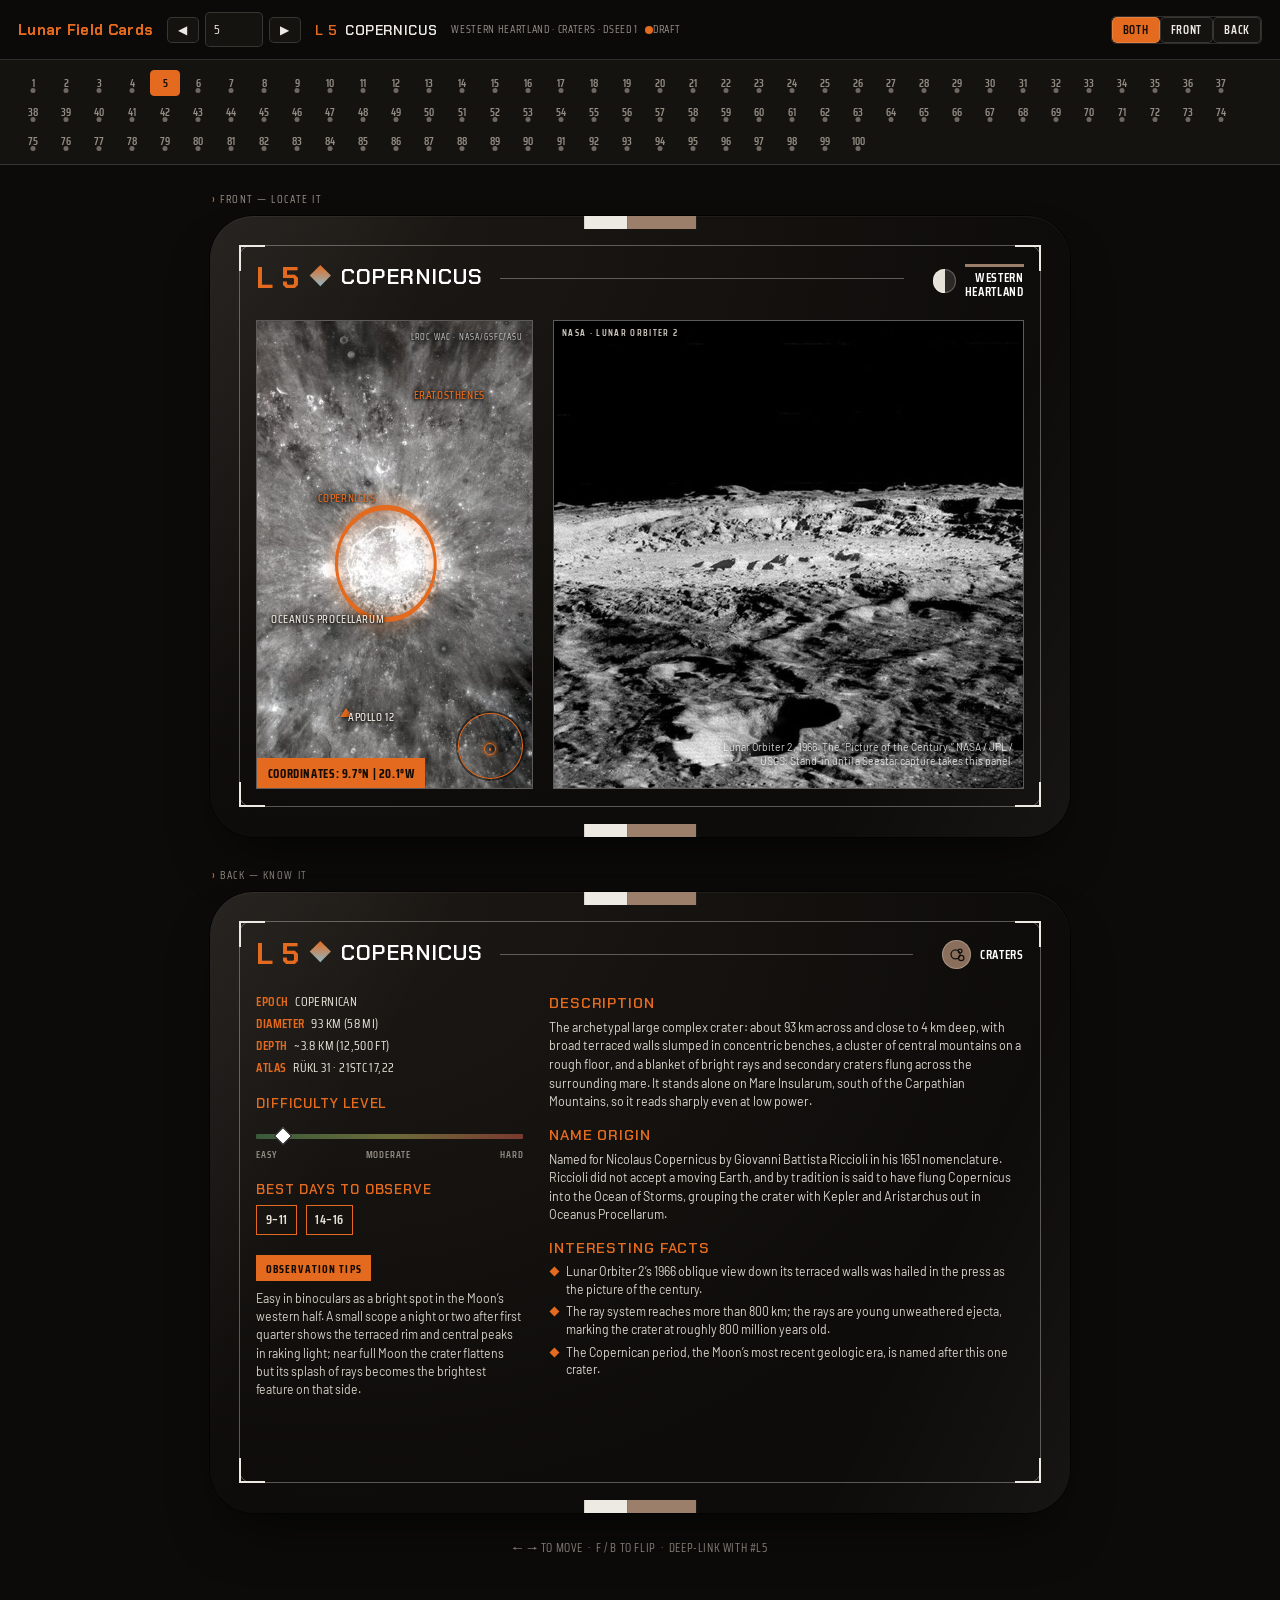
==== index.html @ 2ed1e2aa "Initial commit: scaffold, data schema, render template Lunar Field Cards -- a private THG deck of 10" ====
<!doctype html>
<html lang="en">
<head>
<meta charset="utf-8">
<meta name="viewport" content="width=device-width, initial-scale=1">
<title>Lunar Field Cards — deck preview</title>
<link rel="stylesheet" href="css/card.css">
<style>
  :root{
    --bg:#0c0b0a; --panel:#151310; --ink:#ede9e3; --muted:#928c83;
    --accent:#e36a1e; --line:rgba(237,233,227,.16);
  }
  *{box-sizing:border-box}
  html,body{margin:0}
  body{
    background:var(--bg); color:var(--ink);
    font-family:"Barlow",system-ui,-apple-system,"Segoe UI",sans-serif;
    -webkit-font-smoothing:antialiased;
  }

  header.bar{
    position:sticky; top:0; z-index:10;
    display:flex; flex-wrap:wrap; align-items:center; gap:14px;
    padding:12px 18px; background:rgba(12,11,10,.94);
    border-bottom:1px solid var(--line); backdrop-filter:blur(6px);
  }
  .bar .brand{
    font-family:"Chakra Petch",system-ui,sans-serif; font-weight:700;
    letter-spacing:.02em; font-size:15px; color:var(--accent); white-space:nowrap;
  }
  .bar .nav{display:flex; align-items:center; gap:6px}
  .bar button, .bar .toggle b{
    font-family:"Saira Condensed",system-ui,sans-serif; font-weight:600;
    text-transform:uppercase; letter-spacing:.06em; font-size:12px;
    color:var(--ink); background:var(--panel); border:1px solid var(--line);
    padding:6px 10px; border-radius:5px; cursor:pointer; line-height:1;
  }
  .bar button:hover{border-color:var(--accent)}
  .bar input[type=number]{
    width:58px; background:var(--panel); border:1px solid var(--line); color:var(--ink);
    font-family:"Saira Condensed",system-ui,sans-serif; font-size:13px;
    padding:6px 8px; border-radius:5px;
  }
  .bar .title{
    font-family:"Chakra Petch",system-ui,sans-serif; font-weight:600;
    text-transform:uppercase; letter-spacing:.03em; font-size:14px;
  }
  .bar .title .l{color:var(--accent); margin-right:8px}
  .bar .meta{
    font-family:"Saira Condensed",system-ui,sans-serif; text-transform:uppercase;
    letter-spacing:.06em; font-size:11px; color:var(--muted);
  }
  .bar .spacer{flex:1}
  .toggle{display:flex; gap:0; border:1px solid var(--line); border-radius:5px; overflow:hidden}
  .toggle b{border:0; border-radius:0}
  .toggle b.on{background:var(--accent); color:#160b03}

  .status-dot{display:inline-block; width:8px; height:8px; border-radius:50%; margin-left:7px; vertical-align:middle}
  .st-stub{background:#6f6862}
  .st-draft{background:var(--accent)}
  .st-review{background:#8fb7c4}
  .st-final{background:#5a8a5a}

  .chips{
    display:flex; flex-wrap:wrap; gap:3px; padding:10px 18px; border-bottom:1px solid var(--line);
    background:var(--panel);
  }
  .chips button{
    font-family:"Saira Condensed",system-ui,sans-serif; font-size:11px; font-weight:600;
    width:30px; height:26px; padding:0; color:var(--muted);
    background:transparent; border:1px solid transparent; border-radius:4px; cursor:pointer;
    position:relative;
  }
  .chips button:hover{color:var(--ink); border-color:var(--line)}
  .chips button.on{color:#160b03; background:var(--accent); border-color:var(--accent)}
  .chips button i{
    position:absolute; left:50%; bottom:2px; transform:translateX(-50%);
    width:5px; height:5px; border-radius:50%;
  }

  main{padding:26px 18px 60px}
  .stage{display:flex; flex-wrap:wrap; gap:30px; justify-content:center; align-items:flex-start}
  .slot{flex:1 1 640px; max-width:860px; min-width:320px}
  .slot .cap{
    font-family:"Saira Condensed",system-ui,sans-serif; text-transform:uppercase;
    letter-spacing:.14em; font-size:11px; color:var(--muted); margin:0 0 8px 2px;
  }
  .slot .cap b{color:var(--accent); font-weight:600}
  .hint{
    text-align:center; color:var(--muted); font-size:12px; margin-top:26px;
    font-family:"Saira Condensed",system-ui,sans-serif; letter-spacing:.05em; text-transform:uppercase;
  }
  @media (max-width:720px){ .bar .brand{width:100%} }
</style>
</head>
<body>

<header class="bar">
  <span class="brand">Lunar Field Cards</span>
  <div class="nav">
    <button id="prev" aria-label="Previous card">◀</button>
    <input type="number" id="jump" min="1" max="100" value="5">
    <button id="next" aria-label="Next card">▶</button>
  </div>
  <span class="title"><span class="l" id="tl">L 5</span><span id="tn">Copernicus</span></span>
  <span class="meta" id="tm"></span>
  <span class="spacer"></span>
  <div class="toggle" id="view">
    <b data-v="both" class="on">Both</b>
    <b data-v="front">Front</b>
    <b data-v="back">Back</b>
  </div>
</header>

<div class="chips" id="chips"></div>

<main>
  <div class="stage" id="stage"></div>
  <p class="hint">← → to move &nbsp;·&nbsp; F / B to flip &nbsp;·&nbsp; deep-link with #L5</p>
</main>

<script src="data/lunar100.js"></script>
<script src="data/cards.js"></script>
<script src="js/card.js"></script>
<script>
(function () {
  "use strict";
  var IDS = LFC.ids();
  var stage = document.getElementById("stage");
  var chips = document.getElementById("chips");
  var jump = document.getElementById("jump");
  var view = "both";
  var idx = 4; // L5

  // build the L-number chip strip
  IDS.forEach(function (id, i) {
    var g = LFC.get(id);
    var b = document.createElement("button");
    b.textContent = g.spine[0];
    b.title = g.spine[3];
    var dot = document.createElement("i");
    dot.className = "st-" + (g.card.status || "stub");
    b.appendChild(dot);
    b.addEventListener("click", function () { idx = i; render(); });
    chips.appendChild(b);
  });

  function render() {
    if (idx < 0) idx = IDS.length - 1;
    if (idx >= IDS.length) idx = 0;
    var id = IDS[idx];
    var g = LFC.get(id);
    var zoneName = LFC.ZONE_LABEL[g.card.zone] ? LFC.ZONE_LABEL[g.card.zone].join(" ") : "no zone";
    var catName = LFC.CAT_LABEL[g.card.cat] || g.card.cat;

    document.getElementById("tl").textContent = "L " + g.spine[0];
    document.getElementById("tn").textContent = g.spine[3];
    document.getElementById("tm").innerHTML = zoneName + " · " + catName +
      ' · dSeed ' + g.card.dSeed +
      '<span class="status-dot st-' + (g.card.status || "stub") + '"></span>' + (g.card.status || "stub");
    jump.value = g.spine[0];
    location.hash = id;

    Array.prototype.forEach.call(chips.children, function (c, i) {
      c.classList.toggle("on", i === idx);
    });

    var slots = [];
    if (view === "both" || view === "front")
      slots.push('<div class="slot"><p class="cap"><b>&rsaquo;</b> Front — locate it</p>' + LFC.renderFront(id) + '</div>');
    if (view === "both" || view === "back")
      slots.push('<div class="slot"><p class="cap"><b>&rsaquo;</b> Back — know it</p>' + LFC.renderBack(id) + '</div>');
    stage.innerHTML = slots.join("");
  }

  document.getElementById("prev").addEventListener("click", function () { idx--; render(); });
  document.getElementById("next").addEventListener("click", function () { idx++; render(); });
  jump.addEventListener("change", function () {
    var n = parseInt(jump.value, 10);
    if (n >= 1 && n <= IDS.length) { idx = n - 1; render(); }
  });
  document.getElementById("view").addEventListener("click", function (e) {
    var b = e.target.closest("b[data-v]"); if (!b) return;
    view = b.dataset.v;
    Array.prototype.forEach.call(this.children, function (c) { c.classList.toggle("on", c === b); });
    render();
  });
  window.addEventListener("keydown", function (e) {
    if (e.target.tagName === "INPUT") return;
    if (e.key === "ArrowLeft") { idx--; render(); }
    else if (e.key === "ArrowRight") { idx++; render(); }
    else if (e.key.toLowerCase() === "f") { view = "front"; syncToggle(); render(); }
    else if (e.key.toLowerCase() === "b") { view = "back"; syncToggle(); render(); }
    else if (e.key.toLowerCase() === "d") { view = "both"; syncToggle(); render(); }
  });
  function syncToggle() {
    Array.prototype.forEach.call(document.getElementById("view").children, function (c) {
      c.classList.toggle("on", c.dataset.v === view);
    });
  }

  var h = (location.hash || "").replace("#", "").toUpperCase();
  var hi = IDS.indexOf(h);
  if (hi >= 0) idx = hi;
  render();
})();
</script>
</body>
</html>
---- css/card.css ----
/* ============================================================
   Lunar Field Cards — card system
   Extracted from design/mockup-copernicus.html (approved 2026-09-01).
   One landscape card, front + back, modelled on the Cosmic Shards
   "Stargazing Cards: The Moon" layout. Self-scaling: every internal
   size is in cqw (1% of the card's own width), so a .lfc-card renders
   correctly at any width. Print target = 6.1 x 4.4 in (+ bleed).
   ============================================================ */

@import url("../fonts/fonts.css");

:root{
  --lfc-ground:#0c0b0a;
  --lfc-panel:#151310;
  --lfc-accent:#e36a1e;
  --lfc-ink:#ede9e3;
  --lfc-muted:#928c83;
  --lfc-line:rgba(237,233,227,.16);
  --lfc-line-strong:rgba(237,233,227,.34);

  /* four lunar zones (colour-coded, from the reference deck) */
  --lfc-zone-er:#6d8299;   /* Eastern Rim */
  --lfc-zone-eh:#8b8f98;   /* Eastern Heartland */
  --lfc-zone-wh:#9c7f6a;   /* Western Heartland */
  --lfc-zone-wr:#6f6862;   /* Western Rim */

  /* seven feature categories */
  --lfc-cat-maria:#5f6f82;
  --lfc-cat-crater:#8a6f5c;
  --lfc-cat-valley:#7f8c6b;
  --lfc-cat-special:#6b8c8a;
  --lfc-cat-ridge:#87827b;
  --lfc-cat-mtn:#9a8b63;
  --lfc-cat-volc:#a05c4e;

  --lfc-display:"Chakra Petch","Saira Condensed",system-ui,sans-serif;
  --lfc-cond:"Saira Condensed","Chakra Petch",system-ui,sans-serif;
  --lfc-body:"Barlow",system-ui,-apple-system,"Segoe UI",sans-serif;
}

/* ---------- card shell ---------- */
.lfc-card{
  --zone:var(--lfc-zone-wh);
  --cat:var(--lfc-cat-crater);
  container-type:inline-size;
  position:relative;
  width:100%;
  aspect-ratio:920 / 664;
  background:radial-gradient(120% 140% at 15% 0%, #1c1915, #0e0c0a 70%);
  border-radius:3.4cqw;
  overflow:hidden;
  box-shadow:0 1px 0 rgba(255,255,255,.05) inset,
             0 30px 60px -25px rgba(0,0,0,.8),
             0 0 0 1px rgba(0,0,0,.6);
  color:var(--lfc-ink);
}
.lfc-card::after{
  content:"";position:absolute;inset:0;pointer-events:none;
  background:linear-gradient(115deg,rgba(255,255,255,.06),transparent 22%,transparent 78%,rgba(255,255,255,.04));
}

/* zone bleed tabs, top & bottom edge */
.lfc-bleed{position:absolute;left:50%;transform:translateX(-50%);display:flex;height:1.5cqw;z-index:4}
.lfc-bleed.top{top:0}
.lfc-bleed.bot{bottom:0}
.lfc-bleed i{display:block;height:100%}
.lfc-bleed .w{width:5cqw;background:var(--lfc-ink)}
.lfc-bleed .z{width:8cqw;background:var(--zone)}

/* tech frame with corner ticks */
.lfc-frame{position:absolute;inset:3.4cqw;border:1px solid var(--lfc-line-strong);
  border-radius:1.4cqw;pointer-events:none;z-index:3}
.lfc-frame i{position:absolute;width:3cqw;height:3cqw;border:0 solid var(--lfc-ink)}
.lfc-frame .tl{top:-1px;left:-1px;border-top-width:2px;border-left-width:2px}
.lfc-frame .tr{top:-1px;right:-1px;border-top-width:2px;border-right-width:2px}
.lfc-frame .bl{bottom:-1px;left:-1px;border-bottom-width:2px;border-left-width:2px}
.lfc-frame .br{bottom:-1px;right:-1px;border-bottom-width:2px;border-right-width:2px}

.lfc-face{position:absolute;inset:0;padding:5.6cqw 5.4cqw;display:flex;flex-direction:column;z-index:2}

/* ---------- shared header row ---------- */
.lfc-hd{display:flex;align-items:flex-start;gap:1.6cqw}
.lfc-hd .lu{font-family:var(--lfc-display);font-weight:700;font-size:3.5cqw;line-height:.9;
  color:var(--lfc-accent);letter-spacing:.01em;white-space:nowrap}
.lfc-hd .gem{width:1.7cqw;height:1.7cqw;margin-top:.5cqw;flex:0 0 auto;
  background:linear-gradient(135deg,var(--lfc-accent),#8fb7c4);transform:rotate(45deg)}
.lfc-hd .nm{font-family:var(--lfc-display);font-weight:600;font-size:2.55cqw;line-height:.95;
  text-transform:uppercase;letter-spacing:.02em;color:#fff;padding-top:.35cqw}
.lfc-hd .nm .alt{display:inline-block;font-family:var(--lfc-cond);font-weight:500;font-size:1.7cqw;
  letter-spacing:.08em;color:var(--lfc-accent);margin-left:.8cqw}
.lfc-hd .rule{flex:1;height:1px;background:var(--lfc-line-strong);margin:1.6cqw .4cqw 0}

.lfc-zone,.lfc-cat{flex:0 0 auto;display:flex;align-items:center;gap:1cqw;padding-left:1.4cqw}
.lfc-zone .phase{width:2.7cqw;height:2.7cqw;border-radius:50%;flex:0 0 auto;
  background:linear-gradient(90deg,#e7e2d8 0 52%,#2b2926 52% 100%);
  box-shadow:0 0 0 1px rgba(255,255,255,.25) inset}
.lfc-zone .zt,.lfc-cat .ct{font-family:var(--lfc-cond);font-weight:600;font-size:1.5cqw;line-height:1.02;
  text-transform:uppercase;letter-spacing:.05em;text-align:right;color:#fff}
.lfc-zone .zt::before{content:"";display:block;height:.35cqw;width:100%;background:var(--zone);margin-bottom:.5cqw}
.lfc-cat .badge{width:3.4cqw;height:3.4cqw;border-radius:50%;background:var(--cat);flex:0 0 auto;
  display:flex;align-items:center;justify-content:center;box-shadow:0 0 0 1px rgba(255,255,255,.25) inset}
.lfc-cat .badge svg{width:62%;height:62%;stroke:#12100e;fill:none;stroke-width:1.7}

/* ---------- FRONT ---------- */
.lfc-front-body{flex:1;min-height:0;display:grid;grid-template-columns:37fr 63fr;gap:2.4cqw;margin-top:2.6cqw}
.lfc-pane{position:relative;border:1px solid var(--lfc-line-strong);overflow:hidden;background:#111}
.lfc-pane canvas,.lfc-pane .plate{position:absolute;inset:0;width:100%;height:100%;display:block}
.lfc-pane .plate{object-fit:cover}

.lfc-locator .lbl{position:absolute;font-family:var(--lfc-cond);text-transform:uppercase;font-weight:500;
  font-size:1.35cqw;letter-spacing:.05em;color:#e9e4da;white-space:nowrap;
  text-shadow:0 1px 3px #000,0 0 6px #000}
.lfc-locator .lbl.o{color:var(--lfc-accent)}
.lfc-locator .pin{position:absolute;width:0;height:0;border-left:.7cqw solid transparent;
  border-right:.7cqw solid transparent;border-bottom:1.1cqw solid var(--lfc-accent);
  filter:drop-shadow(0 1px 2px #000)}
.lfc-locator svg.outline{position:absolute;inset:0;width:100%;height:100%}

.lfc-coords{position:absolute;left:0;bottom:0;background:var(--lfc-accent);color:#160b03;
  font-family:var(--lfc-cond);font-weight:700;font-size:1.45cqw;letter-spacing:.05em;
  text-transform:uppercase;padding:.7cqw 1.2cqw .55cqw}
.lfc-map-credit{position:absolute;right:1cqw;top:1cqw;font-family:var(--lfc-cond);text-transform:uppercase;
  letter-spacing:.1em;font-size:1.05cqw;color:rgba(255,255,255,.72);text-shadow:0 1px 3px #000}
.lfc-globe{position:absolute;right:1.1cqw;bottom:1.1cqw;width:7.4cqw;height:7.4cqw;border-radius:50%;
  overflow:hidden;box-shadow:0 0 0 1px var(--lfc-accent),0 0 0 3px rgba(0,0,0,.5)}
.lfc-globe .mk{position:absolute;width:1.4cqw;height:1.4cqw;border:1px solid var(--lfc-accent);
  border-radius:50%;box-shadow:0 0 4px var(--lfc-accent)}
.lfc-globe .mk::after{content:"";position:absolute;inset:.42cqw;border-radius:50%;background:var(--lfc-accent)}

.lfc-ph-tag{position:absolute;left:0;top:0;z-index:2;background:rgba(0,0,0,.62);color:#cdc7bd;
  font-family:var(--lfc-cond);text-transform:uppercase;letter-spacing:.14em;font-size:1.1cqw;
  font-weight:600;padding:.5cqw .9cqw}
.lfc-credit{position:absolute;right:1.1cqw;bottom:1cqw;max-width:66%;text-align:right;
  font-family:var(--lfc-body);font-size:1.2cqw;line-height:1.35;color:rgba(255,255,255,.82);
  text-shadow:0 1px 4px #000}

/* ---------- BACK ---------- */
.lfc-back-body{flex:1;min-height:0;display:grid;grid-template-columns:36fr 64fr;gap:3cqw;margin-top:2.8cqw}
.lfc-col{min-width:0}
.lfc-kv{display:flex;gap:.8cqw;font-family:var(--lfc-cond);font-size:1.5cqw;line-height:1.35;
  text-transform:uppercase;letter-spacing:.03em;margin-bottom:.5cqw}
.lfc-kv b{color:var(--lfc-accent);font-weight:600;flex:0 0 auto}
.lfc-kv span{color:#e7e2d8}

.lfc-mini-h{font-family:var(--lfc-display);font-weight:600;text-transform:uppercase;letter-spacing:.06em;
  font-size:1.55cqw;color:var(--lfc-accent);margin:2.2cqw 0 .8cqw}
.lfc-diff{position:relative;height:.5cqw;border-radius:1px;margin:2.6cqw 0 1cqw;
  background:linear-gradient(90deg,#3a5a3a,#6b6b3a,#7a3a2f)}
.lfc-diff .mk{position:absolute;top:50%;width:1.5cqw;height:1.5cqw;background:#fff;border:1px solid #000;
  transform:translate(-50%,-50%) rotate(45deg)}
.lfc-diff-scale{display:flex;justify-content:space-between;font-family:var(--lfc-cond);font-size:1.15cqw;
  font-weight:600;text-transform:uppercase;letter-spacing:.08em;color:var(--lfc-muted)}
.lfc-chips{display:flex;gap:1cqw;margin-top:.6cqw}
.lfc-chips b{font-family:var(--lfc-cond);font-weight:600;font-size:1.5cqw;letter-spacing:.03em;
  color:#e7e2d8;border:1px solid var(--lfc-accent);padding:.4cqw 1cqw}
.lfc-pill{display:inline-block;background:var(--lfc-accent);color:#160b03;font-family:var(--lfc-cond);
  font-weight:700;text-transform:uppercase;letter-spacing:.1em;font-size:1.3cqw;
  padding:.5cqw 1.1cqw .38cqw;margin:2.4cqw 0 .9cqw}
.lfc-tips{font-size:1.42cqw;line-height:1.5;color:#d9d4cb;margin:0;font-family:var(--lfc-body)}

.lfc-block{margin-bottom:1.7cqw}
.lfc-block h4{font-family:var(--lfc-display);font-weight:600;text-transform:uppercase;letter-spacing:.06em;
  font-size:1.7cqw;color:var(--lfc-accent);margin:0 0 .5cqw}
.lfc-block p{margin:0;font-size:1.44cqw;line-height:1.5;color:#ddd8cf;font-family:var(--lfc-body)}
.lfc-facts{margin:0;padding:0;list-style:none}
.lfc-facts li{position:relative;padding-left:2cqw;font-size:1.42cqw;line-height:1.46;color:#ddd8cf;
  margin-bottom:.55cqw;font-family:var(--lfc-body)}
.lfc-facts li::before{content:"";position:absolute;left:.2cqw;top:.62cqw;width:.8cqw;height:.8cqw;
  background:var(--lfc-accent);transform:rotate(45deg)}

/* ---------- zone / category helper classes ---------- */
.lfc-card.zone-er{--zone:var(--lfc-zone-er)}
.lfc-card.zone-eh{--zone:var(--lfc-zone-eh)}
.lfc-card.zone-wh{--zone:var(--lfc-zone-wh)}
.lfc-card.zone-wr{--zone:var(--lfc-zone-wr)}
.lfc-card.cat-maria{--cat:var(--lfc-cat-maria)}
.lfc-card.cat-crater{--cat:var(--lfc-cat-crater)}
.lfc-card.cat-valley{--cat:var(--lfc-cat-valley)}
.lfc-card.cat-special{--cat:var(--lfc-cat-special)}
.lfc-card.cat-ridge{--cat:var(--lfc-cat-ridge)}
.lfc-card.cat-mtn{--cat:var(--lfc-cat-mtn)}
.lfc-card.cat-volc{--cat:var(--lfc-cat-volc)}
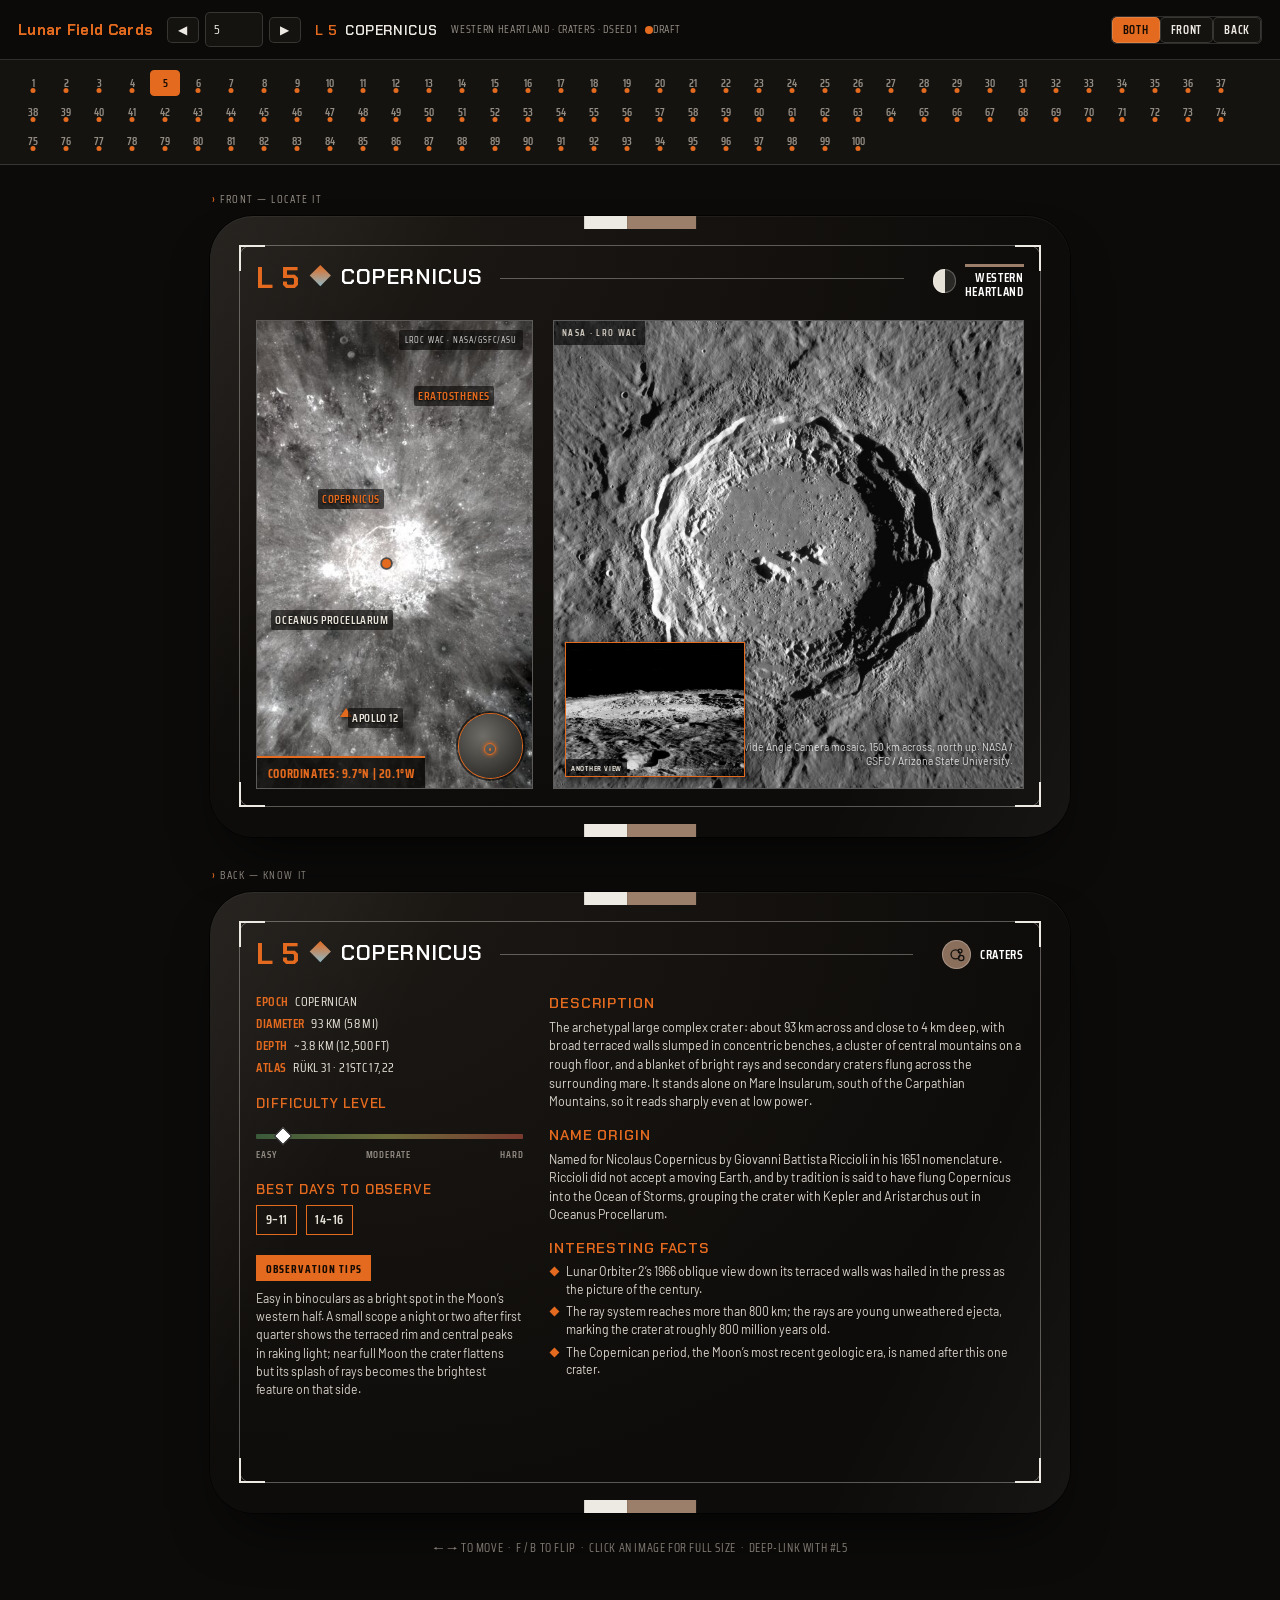
==== commit 209e2927: "All card imagery redone as the Earth / telescope view These are observing cards, so both panels now " ====
--- a/index.html
+++ b/index.html
@@ -91,6 +91,24 @@
     font-family:"Saira Condensed",system-ui,sans-serif; letter-spacing:.05em; text-transform:uppercase;
   }
   @media (max-width:720px){ .bar .brand{width:100%} }
+
+  /* click any card image to see it full size */
+  #stage img{cursor:zoom-in}
+  .lightbox{
+    position:fixed; inset:0; z-index:999; display:none;
+    align-items:center; justify-content:center; overflow:auto;
+    background:rgba(6,6,8,.94); cursor:zoom-out; padding:2vmin;
+  }
+  .lightbox.on{display:flex}
+  .lightbox img{
+    max-width:96vw; max-height:96vh; object-fit:contain;
+    box-shadow:0 10px 50px rgba(0,0,0,.7); cursor:zoom-in;
+  }
+  .lightbox img.full{max-width:none; max-height:none; object-fit:none; cursor:zoom-out}
+  .lightbox .lx-close{
+    position:fixed; top:12px; right:18px; color:#e6e2d8;
+    font:600 26px/1 system-ui,sans-serif; background:none; border:0; cursor:pointer;
+  }
 </style>
 </head>
 <body>
@@ -116,8 +134,10 @@
 
 <main>
   <div class="stage" id="stage"></div>
-  <p class="hint">← → to move &nbsp;·&nbsp; F / B to flip &nbsp;·&nbsp; deep-link with #L5</p>
+  <p class="hint">← → to move &nbsp;·&nbsp; F / B to flip &nbsp;·&nbsp; click an image for full size &nbsp;·&nbsp; deep-link with #L5</p>
 </main>
+
+<div class="lightbox" id="lightbox"><button class="lx-close" aria-label="Close">✕</button><img alt="Full-size plate"></div>
 
 <script src="data/lunar100.js"></script>
 <script src="data/cards.js"></script>
@@ -199,6 +219,28 @@
     });
   }
 
+  // lightbox: click any plate (locator, close-up, or the inset) to see it full
+  var lb = document.getElementById("lightbox");
+  var lbImg = lb.querySelector("img");
+  function closeLb() { lb.classList.remove("on"); lbImg.classList.remove("full"); lbImg.removeAttribute("src"); }
+  stage.addEventListener("click", function (e) {
+    var img = null;
+    var sub = e.target.closest && e.target.closest(".subview");
+    if (sub) img = sub.querySelector("img");
+    else if (e.target.tagName === "IMG") img = e.target;
+    else {
+      var pane = e.target.closest && e.target.closest(".lfc-pane");
+      if (pane) img = pane.querySelector("img.plate");
+    }
+    if (!img || !img.src) return;
+    lbImg.classList.remove("full");
+    lbImg.src = img.currentSrc || img.src;
+    lb.classList.add("on");
+  });
+  lbImg.addEventListener("click", function (e) { e.stopPropagation(); lbImg.classList.toggle("full"); });
+  lb.addEventListener("click", closeLb);
+  window.addEventListener("keydown", function (e) { if (e.key === "Escape") closeLb(); });
+
   var h = (location.hash || "").replace("#", "").toUpperCase();
   var hi = IDS.indexOf(h);
   if (hi >= 0) idx = hi;
--- a/css/card.css
+++ b/css/card.css
@@ -107,22 +107,38 @@
 .lfc-pane canvas,.lfc-pane .plate{position:absolute;inset:0;width:100%;height:100%;display:block}
 .lfc-pane .plate{object-fit:cover}
 
-.lfc-locator .lbl{position:absolute;font-family:var(--lfc-cond);text-transform:uppercase;font-weight:500;
+/* the locator plate is shown at full brightness; only the dot and the text
+   furniture (coords chip, credit pill, labels) carry their own backing */
+.lfc-locator .lbl,.lfc-locator .pin,.lfc-locator .lfc-mark,
+.lfc-locator .lfc-coords,.lfc-locator .lfc-map-credit,.lfc-locator .lfc-globe{z-index:2}
+
+/* the feature marker: a small orange dot with a dark halo so it holds on any terrain */
+.lfc-locator .lfc-mark{
+  position:absolute; width:1cqw; height:1cqw; margin:-.5cqw 0 0 -.5cqw;
+  border-radius:50%; background:var(--lfc-accent); pointer-events:none;
+  box-shadow:0 0 0 .2cqw rgba(10,8,6,.6), 0 0 3px rgba(0,0,0,.75);
+}
+
+.lfc-locator .lbl{position:absolute;font-family:var(--lfc-cond);text-transform:uppercase;font-weight:600;
   font-size:1.35cqw;letter-spacing:.05em;color:#e9e4da;white-space:nowrap;
-  text-shadow:0 1px 3px #000,0 0 6px #000}
+  background:rgba(8,6,4,.62);padding:.12cqw .5cqw;border-radius:2px;
+  text-shadow:0 1px 2px #000}
 .lfc-locator .lbl.o{color:var(--lfc-accent)}
 .lfc-locator .pin{position:absolute;width:0;height:0;border-left:.7cqw solid transparent;
   border-right:.7cqw solid transparent;border-bottom:1.1cqw solid var(--lfc-accent);
   filter:drop-shadow(0 1px 2px #000)}
-.lfc-locator svg.outline{position:absolute;inset:0;width:100%;height:100%}
-
-.lfc-coords{position:absolute;left:0;bottom:0;background:var(--lfc-accent);color:#160b03;
+
+.lfc-coords{position:absolute;left:0;bottom:0;background:rgba(8,6,4,.84);color:var(--lfc-accent);
+  border-top:2px solid var(--lfc-accent);
   font-family:var(--lfc-cond);font-weight:700;font-size:1.45cqw;letter-spacing:.05em;
   text-transform:uppercase;padding:.7cqw 1.2cqw .55cqw}
-.lfc-map-credit{position:absolute;right:1cqw;top:1cqw;font-family:var(--lfc-cond);text-transform:uppercase;
-  letter-spacing:.1em;font-size:1.05cqw;color:rgba(255,255,255,.72);text-shadow:0 1px 3px #000}
+.lfc-map-credit{position:absolute;right:1cqw;top:1cqw;max-width:64%;text-align:right;
+  font-family:var(--lfc-cond);text-transform:uppercase;
+  letter-spacing:.1em;font-size:1.05cqw;color:rgba(255,255,255,.82);
+  background:rgba(8,6,4,.62);padding:.35cqw .7cqw;border-radius:2px}
 .lfc-globe{position:absolute;right:1.1cqw;bottom:1.1cqw;width:7.4cqw;height:7.4cqw;border-radius:50%;
-  overflow:hidden;box-shadow:0 0 0 1px var(--lfc-accent),0 0 0 3px rgba(0,0,0,.5)}
+  overflow:hidden;box-shadow:0 0 0 1px var(--lfc-accent),0 0 0 3px rgba(0,0,0,.6);
+  background:radial-gradient(circle at 38% 34%,#6f6d68,#3a3935 62%,#1c1b19)}
 .lfc-globe .mk{position:absolute;width:1.4cqw;height:1.4cqw;border:1px solid var(--lfc-accent);
   border-radius:50%;box-shadow:0 0 4px var(--lfc-accent)}
 .lfc-globe .mk::after{content:"";position:absolute;inset:.42cqw;border-radius:50%;background:var(--lfc-accent)}
@@ -130,6 +146,15 @@
 .lfc-ph-tag{position:absolute;left:0;top:0;z-index:2;background:rgba(0,0,0,.62);color:#cdc7bd;
   font-family:var(--lfc-cond);text-transform:uppercase;letter-spacing:.14em;font-size:1.1cqw;
   font-weight:600;padding:.5cqw .9cqw}
+
+/* optional "another view" inset, bottom-left of the photo pane */
+.lfc-pane .subview{position:absolute;left:1.2cqw;bottom:1.2cqw;width:21cqw;aspect-ratio:4 / 3;
+  border:1px solid var(--lfc-accent);overflow:hidden;background:#111;z-index:2;
+  box-shadow:0 2px 10px rgba(0,0,0,.65)}
+.lfc-pane .subview img{position:absolute;inset:0;width:100%;height:100%;object-fit:cover;display:block}
+.lfc-pane .subview span{position:absolute;left:0;bottom:0;background:rgba(0,0,0,.66);color:#e9e4da;
+  font-family:var(--lfc-cond);text-transform:uppercase;letter-spacing:.1em;font-size:.92cqw;
+  font-weight:600;padding:.3cqw .6cqw}
 .lfc-credit{position:absolute;right:1.1cqw;bottom:1cqw;max-width:66%;text-align:right;
   font-family:var(--lfc-body);font-size:1.2cqw;line-height:1.35;color:rgba(255,255,255,.82);
   text-shadow:0 1px 4px #000}
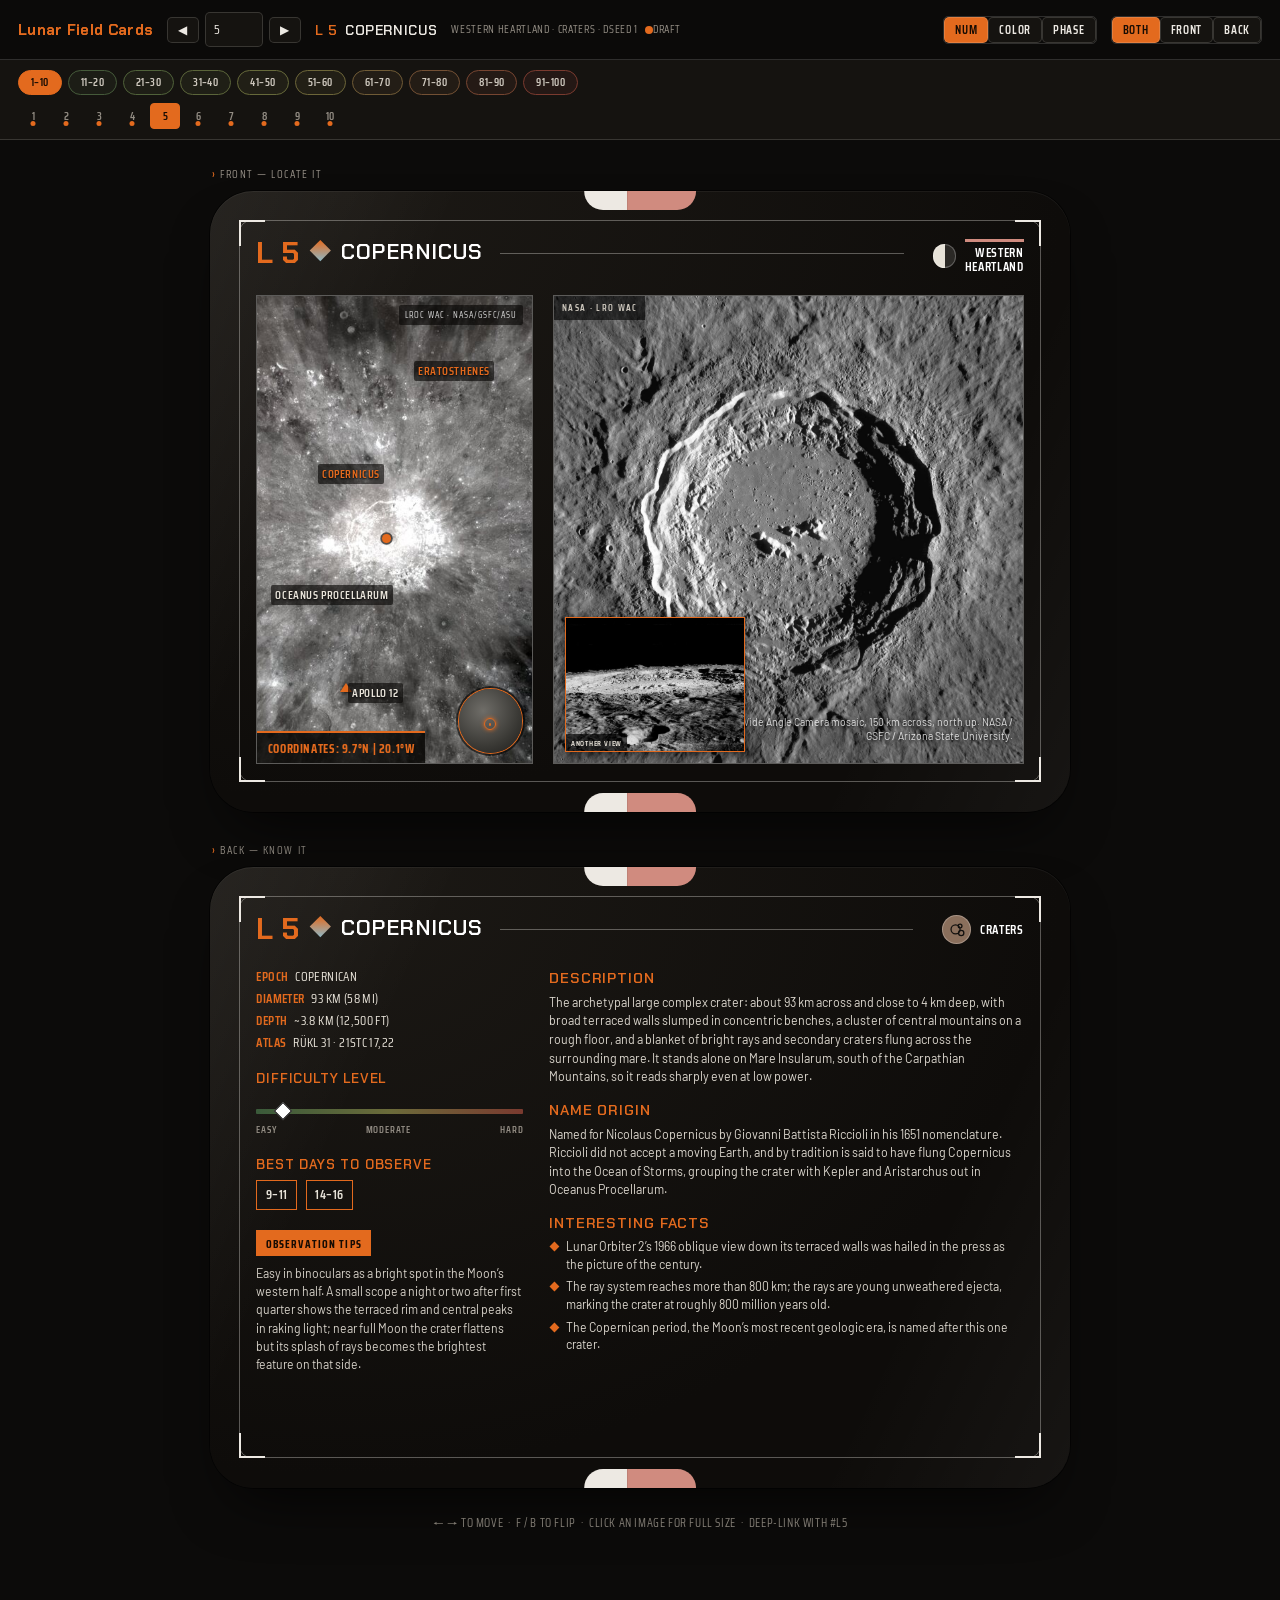
==== commit 1644c70c: "Preview app: grouping strip (Num/Color/Phase), phase pills, Tonight switch - index.html: two-tier gr" ====
--- a/index.html
+++ b/index.html
@@ -61,8 +61,35 @@
   .st-review{background:#8fb7c4}
   .st-final{background:#5a8a5a}
 
+  .decades{
+    display:flex; flex-wrap:wrap; gap:6px; padding:10px 18px 0; background:var(--panel);
+  }
+  .decades button{
+    font-family:"Saira Condensed",system-ui,sans-serif; font-size:11px; font-weight:600;
+    text-transform:uppercase; letter-spacing:.04em; line-height:1;
+    padding:6px 12px; color:var(--muted);
+    background:transparent; border:1px solid var(--line); border-radius:999px; cursor:pointer;
+  }
+  .decades button:hover{color:var(--ink); border-color:var(--accent) !important}
+  .decades button.on{color:#160b03 !important; background:var(--accent) !important; border-color:var(--accent) !important}
+  .decades button.ph{font-size:16px; line-height:1; padding:4px 11px}
+  .decades button.todaybtn{
+    margin-left:14px; border-radius:999px; border:1px solid var(--accent);
+    color:var(--accent); background:transparent; font-size:11px; padding:6px 12px;
+  }
+  .decades button.todaybtn.on-t{background:var(--accent) !important; color:#160b03 !important}
+  .decades.today-only button:not(.today):not(.todaybtn){opacity:.28; filter:grayscale(.8)}
+  .decades button.today{outline:2px solid var(--accent); outline-offset:2px}
+
+  .groupcap{
+    padding:6px 18px 2px; background:var(--panel);
+    font-family:"Saira Condensed",system-ui,sans-serif; font-weight:600;
+    text-transform:uppercase; letter-spacing:.09em; font-size:12px; color:var(--accent);
+  }
+  .groupcap:empty{display:none}
+
   .chips{
-    display:flex; flex-wrap:wrap; gap:3px; padding:10px 18px; border-bottom:1px solid var(--line);
+    display:flex; flex-wrap:wrap; gap:3px; padding:8px 18px 10px; border-bottom:1px solid var(--line);
     background:var(--panel);
   }
   .chips button{
@@ -123,6 +150,11 @@
   <span class="title"><span class="l" id="tl">L 5</span><span id="tn">Copernicus</span></span>
   <span class="meta" id="tm"></span>
   <span class="spacer"></span>
+  <div class="toggle" id="group" title="Group the strip by decade, lunar zone, or Moon phase">
+    <b data-g="num" class="on">Num</b>
+    <b data-g="color">Color</b>
+    <b data-g="phase">Phase</b>
+  </div>
   <div class="toggle" id="view">
     <b data-v="both" class="on">Both</b>
     <b data-v="front">Front</b>
@@ -130,6 +162,8 @@
   </div>
 </header>
 
+<div class="decades" id="decades"></div>
+<div class="groupcap" id="groupcap"></div>
 <div class="chips" id="chips"></div>
 
 <main>
@@ -152,18 +186,152 @@
   var view = "both";
   var idx = 4; // L5
 
-  // build the L-number chip strip
+  // ---- grouping strip: Num (decade) / Color (lunar zone) / Phase (Moon phase) ----
+  // Num: Wood's L-order is his rough difficulty order, so each decade is a
+  //   difficulty band, tinted along the same green→amber→rust ramp as the
+  //   back-of-card difficulty slider.
+  // Color: one pill per lunar zone in that zone's own colour.
+  // Phase: four pills for the quarters of the lunation, from each card's
+  //   bestDays windows (lunar age in days). Windows near a boundary put a
+  //   card in both quarters, so the pill counts sum to more than 100.
+  // The ◀ ▶ arrows and the number box walk only the selected pill's cards.
+  var DIFF_STOPS = ["#3a5a3a","#455a3a","#50623a","#5b653a","#66693a",
+                    "#6d6639","#705b36","#735034","#774531","#7a3a2f"];
+  var ZONES = [
+    ["ER","Eastern Rim","#6d8299"], ["EH","Eastern Heartland","#6a9068"],
+    ["WH","Western Heartland","#d08b7f"], ["WR","Western Rim","#e9d88f"]
+  ];
+  // seven observable phases across the ~29.5-day lunation (age in days) —
+  // New is dropped (nothing to see); the waxing-crescent pill absorbs those
+  // days. Labelled with the Moon-phase glyphs; tint tracks the lit fraction.
+  var PHASES = [
+    { n:1, lo:0,  hi:7,  glyph:"🌒", tint:"#5c5a54", label:"Waxing Crescent" },
+    { n:2, lo:7,  hi:11, glyph:"🌓", tint:"#8f8d84", label:"First Quarter" },
+    { n:3, lo:11, hi:15, glyph:"🌔", tint:"#bdb9ac", label:"Waxing Gibbous" },
+    { n:4, lo:15, hi:18, glyph:"🌕", tint:"#e2ddcf", label:"Full" },
+    { n:5, lo:18, hi:22, glyph:"🌖", tint:"#b4b6ac", label:"Waning Gibbous" },
+    { n:6, lo:22, hi:26, glyph:"🌗", tint:"#87897f", label:"Last Quarter" },
+    { n:7, lo:26, hi:30, glyph:"🌘", tint:"#565853", label:"Waning Crescent" }
+  ];
+
+  // tonight's Moon: age in days since a known new moon, then the matching pill
+  function moonAge(date) {
+    var SYN = 29.530588853, EPOCH = Date.UTC(2000, 0, 6, 18, 14, 0);
+    var a = ((date.getTime() - EPOCH) / 86400000) % SYN;
+    return a < 0 ? a + SYN : a;
+  }
+  function phaseForAge(age) {
+    for (var i = 0; i < PHASES.length; i++)
+      if (age >= PHASES[i].lo && age < PHASES[i].hi) return PHASES[i].n;
+    return PHASES[PHASES.length - 1].n;
+  }
+  var TODAY_AGE = moonAge(new Date());
+  var TODAY_PHASE = phaseForAge(TODAY_AGE);
+  var todayOnly = false;                 // "Tonight" switch (phase mode only)
+
+  function range(a, b) { var r = []; for (var i = a; i < b; i++) r.push(i); return r; }
+
+  var ZONE_IDX = { ER:[], EH:[], WH:[], WR:[] };
+  var PHASE_IDX = {};
+  PHASES.forEach(function (p) { PHASE_IDX[p.n] = []; });
   IDS.forEach(function (id, i) {
-    var g = LFC.get(id);
-    var b = document.createElement("button");
-    b.textContent = g.spine[0];
-    b.title = g.spine[3];
-    var dot = document.createElement("i");
-    dot.className = "st-" + (g.card.status || "stub");
-    b.appendChild(dot);
-    b.addEventListener("click", function () { idx = i; render(); });
-    chips.appendChild(b);
-  });
+    var cd = LFC.get(id).card;
+    if (ZONE_IDX[cd.zone]) ZONE_IDX[cd.zone].push(i);
+    var wins = cd.bestDays || [];
+    PHASES.forEach(function (p) {
+      var hit = wins.some(function (w) { return w[0] <= p.hi && w[1] >= p.lo; });
+      if (hit) PHASE_IDX[p.n].push(i);
+    });
+  });
+
+  // groupsFor(mode) -> [{ key, label, tint, title, list(global indices) }]
+  function groupsFor(mode) {
+    if (mode === "color") return ZONES.map(function (z) {
+      return { key:z[0], label:z[1], tint:z[2],
+               title:z[1] + " · " + ZONE_IDX[z[0]].length + " cards",
+               list:ZONE_IDX[z[0]].slice() };
+    });
+    if (mode === "phase") return PHASES.map(function (p) {
+      return { key:p.n, label:p.glyph, name:p.label, tint:p.tint,
+               title:p.label + " · " + PHASE_IDX[p.n].length + " cards",
+               list:PHASE_IDX[p.n].slice() };
+    });
+    var out = [];                        // "num"
+    for (var d = 0; d < 10; d++) out.push({
+      key:d, label:(d*10+1) + "–" + (d*10+10), tint:DIFF_STOPS[d],
+      title:"L" + (d*10+1) + "–" + (d*10+10) + " · " +
+            (d < 4 ? "easier" : d < 7 ? "moderate" : "harder"),
+      list:range(d*10, Math.min(d*10+10, IDS.length))
+    });
+    return out;
+  }
+
+  var decEl = document.getElementById("decades");
+  var groupMode = "num";
+  var activeKey = null;                  // decade # / zone code / phase #
+  var curList = [];                      // global indices the arrows + jump box walk
+  var chipsKey = "";                     // last built strip signature
+
+  function buildGroups() {
+    decEl.innerHTML = "";
+    groupsFor(groupMode).forEach(function (gr) {
+      var p = document.createElement("button");
+      p.textContent = gr.label;
+      p.title = gr.title;
+      if (groupMode === "phase") p.className = "ph";
+      p.dataset.c = gr.tint;
+      p.dataset.k = gr.key;
+      p.addEventListener("click", function () {
+        if (!gr.list.length) return;
+        todayOnly = false;
+        activeKey = gr.key; idx = gr.list[0]; render();
+      });
+      decEl.appendChild(p);
+    });
+    if (groupMode === "phase") {
+      var ph = PHASES[TODAY_PHASE - 1];
+      var t = document.createElement("button");
+      t.className = "todaybtn";
+      t.textContent = "Tonight " + ph.glyph;
+      t.title = "Tonight's Moon — " + ph.label + " (age " + TODAY_AGE.toFixed(1) +
+                " d). Toggle to isolate that phase.";
+      t.addEventListener("click", function () {
+        todayOnly = !todayOnly;
+        if (todayOnly && PHASE_IDX[TODAY_PHASE].length) {
+          activeKey = TODAY_PHASE; idx = PHASE_IDX[TODAY_PHASE][0];
+        }
+        render();
+      });
+      decEl.appendChild(t);
+    }
+  }
+
+  function buildChips(list) {            // list = global IDS indices
+    chips.innerHTML = "";
+    list.forEach(function (i) {
+      var g = LFC.get(IDS[i]);
+      var b = document.createElement("button");
+      b.textContent = g.spine[0];
+      b.title = g.spine[3];
+      var dot = document.createElement("i");
+      dot.className = "st-" + (g.card.status || "stub");
+      b.appendChild(dot);
+      b._i = i;
+      b.addEventListener("click", function () { idx = i; render(); });
+      chips.appendChild(b);
+    });
+  }
+
+  // move within the selected pill's list, wrapping at its ends
+  function step(delta) {
+    if (!curList.length) return;
+    var pos = curList.indexOf(idx);
+    if (pos < 0) { idx = curList[0]; render(); return; }
+    idx = curList[(pos + delta + curList.length) % curList.length];
+    render();
+  }
+
+  buildGroups();
 
   function render() {
     if (idx < 0) idx = IDS.length - 1;
@@ -178,12 +346,50 @@
     document.getElementById("tm").innerHTML = zoneName + " · " + catName +
       ' · dSeed ' + g.card.dSeed +
       '<span class="status-dot st-' + (g.card.status || "stub") + '"></span>' + (g.card.status || "stub");
+    location.hash = id;
+
+    // pick the active pill: keep the current selection if it still holds the
+    // card, else fall back to a pill that contains it
+    var groups = groupsFor(groupMode), gr = null, i;
+    for (i = 0; i < groups.length; i++)
+      if (String(groups[i].key) === String(activeKey)) gr = groups[i];
+    if (!gr || gr.list.indexOf(idx) < 0) {
+      for (i = 0; i < groups.length; i++)
+        if (groups[i].list.indexOf(idx) >= 0) { gr = groups[i]; break; }
+      if (!gr) gr = groups[0];
+    }
+    activeKey = gr.key;
+    curList = gr.list;
+    document.getElementById("groupcap").textContent =
+      groupMode === "phase"
+        ? (gr.name + " · day " + PHASES[gr.key - 1].lo + "–" + PHASES[gr.key - 1].hi +
+           (todayOnly ? "  ·  TONIGHT" : ""))
+        : "";
+
+    if (chipsKey !== groupMode + ":" + activeKey) {
+      chipsKey = groupMode + ":" + activeKey;
+      buildChips(curList);
+    }
+    Array.prototype.forEach.call(decEl.children, function (c) {
+      if (c.classList.contains("todaybtn")) { c.classList.toggle("on-t", todayOnly); return; }
+      var on = String(c.dataset.k) === String(activeKey);
+      c.classList.toggle("on", on);
+      c.classList.toggle("today", groupMode === "phase" && todayOnly &&
+                         String(c.dataset.k) === String(TODAY_PHASE));
+      c.style.borderColor = on ? "" : c.dataset.c;
+      c.style.background = on ? "" : c.dataset.c + "26";
+      c.style.color = on ? "" : "#cfc9bf";
+    });
+    decEl.classList.toggle("today-only", groupMode === "phase" && todayOnly);
+    Array.prototype.forEach.call(chips.children, function (c) {
+      c.classList.toggle("on", c._i === idx);
+    });
+
+    // the number box spans only the selected pill
+    var lnums = curList.map(function (k) { return LFC.get(IDS[k]).spine[0]; });
+    jump.min = Math.min.apply(null, lnums);
+    jump.max = Math.max.apply(null, lnums);
     jump.value = g.spine[0];
-    location.hash = id;
-
-    Array.prototype.forEach.call(chips.children, function (c, i) {
-      c.classList.toggle("on", i === idx);
-    });
 
     var slots = [];
     if (view === "both" || view === "front")
@@ -193,11 +399,18 @@
     stage.innerHTML = slots.join("");
   }
 
-  document.getElementById("prev").addEventListener("click", function () { idx--; render(); });
-  document.getElementById("next").addEventListener("click", function () { idx++; render(); });
+  document.getElementById("prev").addEventListener("click", function () { step(-1); });
+  document.getElementById("next").addEventListener("click", function () { step(1); });
   jump.addEventListener("change", function () {
     var n = parseInt(jump.value, 10);
-    if (n >= 1 && n <= IDS.length) { idx = n - 1; render(); }
+    if (isNaN(n) || !curList.length) { jump.value = LFC.get(IDS[idx]).spine[0]; return; }
+    // snap to the nearest L that is actually in the selected pill
+    var best = curList[0], bd = Infinity;
+    curList.forEach(function (k) {
+      var d = Math.abs(LFC.get(IDS[k]).spine[0] - n);
+      if (d < bd) { bd = d; best = k; }
+    });
+    idx = best; render();
   });
   document.getElementById("view").addEventListener("click", function (e) {
     var b = e.target.closest("b[data-v]"); if (!b) return;
@@ -205,10 +418,18 @@
     Array.prototype.forEach.call(this.children, function (c) { c.classList.toggle("on", c === b); });
     render();
   });
+  document.getElementById("group").addEventListener("click", function (e) {
+    var b = e.target.closest("b[data-g]"); if (!b || b.dataset.g === groupMode) return;
+    groupMode = b.dataset.g;
+    Array.prototype.forEach.call(this.children, function (c) { c.classList.toggle("on", c === b); });
+    activeKey = null; chipsKey = ""; todayOnly = false;
+    buildGroups();
+    render();
+  });
   window.addEventListener("keydown", function (e) {
     if (e.target.tagName === "INPUT") return;
-    if (e.key === "ArrowLeft") { idx--; render(); }
-    else if (e.key === "ArrowRight") { idx++; render(); }
+    if (e.key === "ArrowLeft") { step(-1); }
+    else if (e.key === "ArrowRight") { step(1); }
     else if (e.key.toLowerCase() === "f") { view = "front"; syncToggle(); render(); }
     else if (e.key.toLowerCase() === "b") { view = "back"; syncToggle(); render(); }
     else if (e.key.toLowerCase() === "d") { view = "both"; syncToggle(); render(); }
--- a/css/card.css
+++ b/css/card.css
@@ -19,10 +19,10 @@
   --lfc-line-strong:rgba(237,233,227,.34);
 
   /* four lunar zones (colour-coded, from the reference deck) */
-  --lfc-zone-er:#6d8299;   /* Eastern Rim */
-  --lfc-zone-eh:#8b8f98;   /* Eastern Heartland */
-  --lfc-zone-wh:#9c7f6a;   /* Western Heartland */
-  --lfc-zone-wr:#6f6862;   /* Western Rim */
+  --lfc-zone-er:#6d8299;   /* Eastern Rim — steel blue */
+  --lfc-zone-eh:#6a9068;   /* Eastern Heartland — forest green */
+  --lfc-zone-wh:#d08b7f;   /* Western Heartland — light red */
+  --lfc-zone-wr:#e9d88f;   /* Western Rim — light yellow */
 
   /* seven feature categories */
   --lfc-cat-maria:#5f6f82;
@@ -59,10 +59,11 @@
   background:linear-gradient(115deg,rgba(255,255,255,.06),transparent 22%,transparent 78%,rgba(255,255,255,.04));
 }
 
-/* zone bleed tabs, top & bottom edge */
-.lfc-bleed{position:absolute;left:50%;transform:translateX(-50%);display:flex;height:1.5cqw;z-index:4}
-.lfc-bleed.top{top:0}
-.lfc-bleed.bot{bottom:0}
+/* zone tabs, top & bottom — a pill with rounded ends that runs off the edge */
+.lfc-bleed{position:absolute;left:50%;transform:translateX(-50%);display:flex;height:4.4cqw;z-index:4;
+  border-radius:2.2cqw;overflow:hidden}
+.lfc-bleed.top{top:-2.2cqw}
+.lfc-bleed.bot{bottom:-2.2cqw}
 .lfc-bleed i{display:block;height:100%}
 .lfc-bleed .w{width:5cqw;background:var(--lfc-ink)}
 .lfc-bleed .z{width:8cqw;background:var(--zone)}
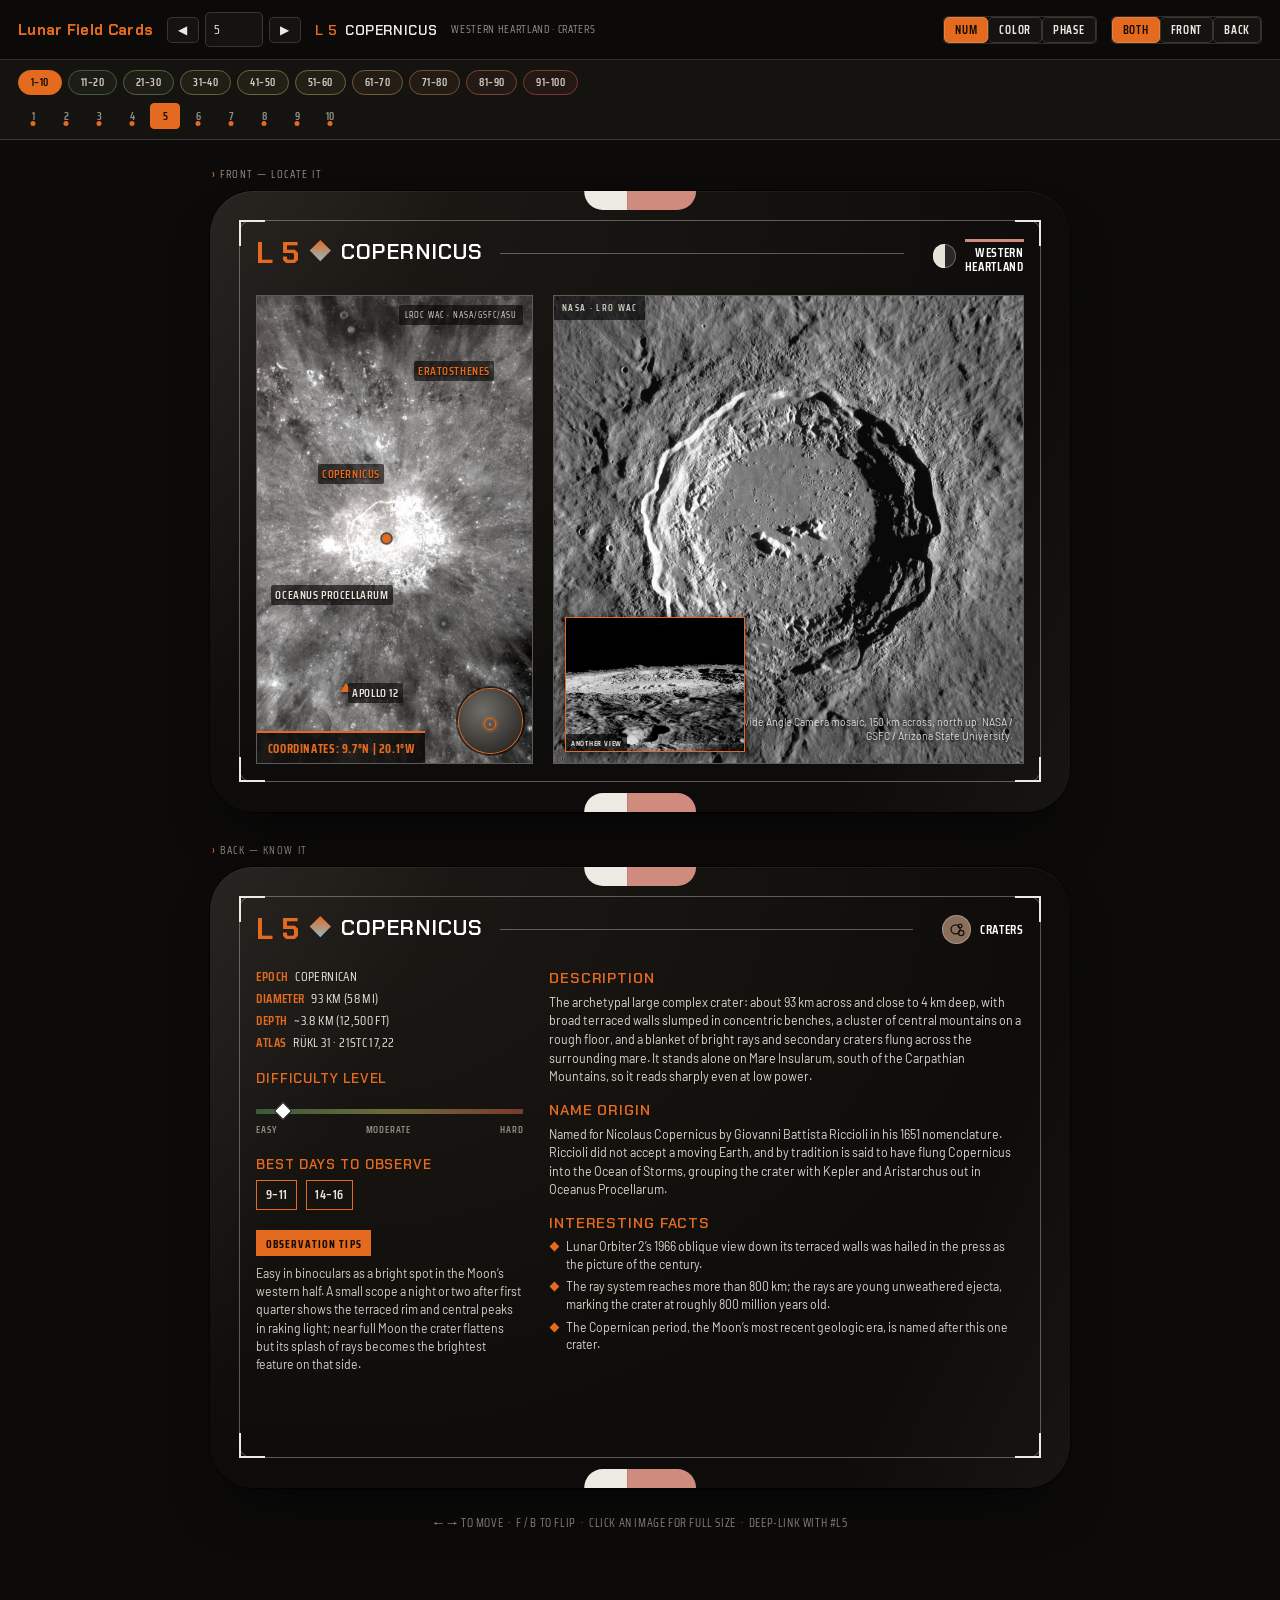
==== commit 14f19398: "Drop dSeed + draft status from the preview header The meta line under the card title is now just "zo" ====
--- a/index.html
+++ b/index.html
@@ -55,7 +55,6 @@
   .toggle b{border:0; border-radius:0}
   .toggle b.on{background:var(--accent); color:#160b03}
 
-  .status-dot{display:inline-block; width:8px; height:8px; border-radius:50%; margin-left:7px; vertical-align:middle}
   .st-stub{background:#6f6862}
   .st-draft{background:var(--accent)}
   .st-review{background:#8fb7c4}
@@ -343,9 +342,7 @@
 
     document.getElementById("tl").textContent = "L " + g.spine[0];
     document.getElementById("tn").textContent = g.spine[3];
-    document.getElementById("tm").innerHTML = zoneName + " · " + catName +
-      ' · dSeed ' + g.card.dSeed +
-      '<span class="status-dot st-' + (g.card.status || "stub") + '"></span>' + (g.card.status || "stub");
+    document.getElementById("tm").textContent = zoneName + " · " + catName;
     location.hash = id;
 
     // pick the active pill: keep the current selection if it still holds the
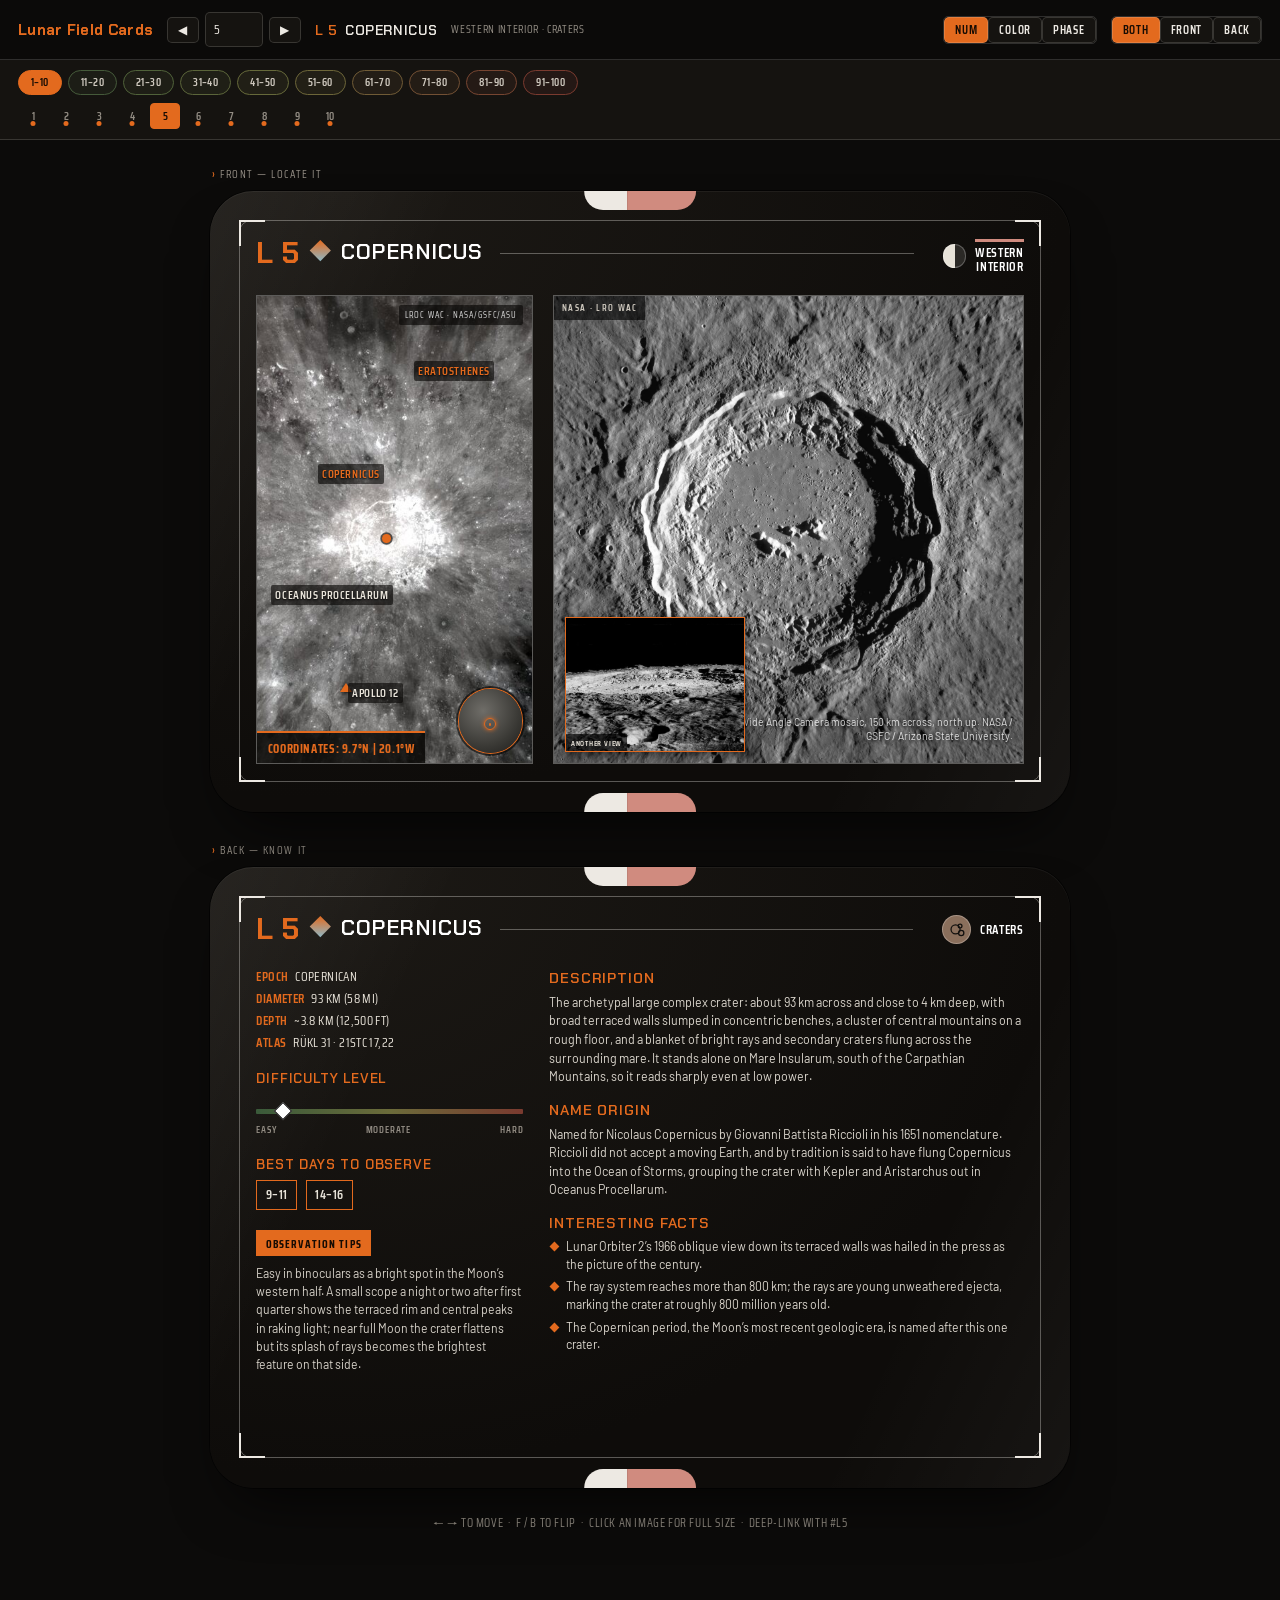
==== commit 73726094: "Rename the four zones: Limb / Interior Eastern Rim → Eastern Limb, Eastern/Western Heartland → Easte" ====
--- a/index.html
+++ b/index.html
@@ -197,8 +197,8 @@
   var DIFF_STOPS = ["#3a5a3a","#455a3a","#50623a","#5b653a","#66693a",
                     "#6d6639","#705b36","#735034","#774531","#7a3a2f"];
   var ZONES = [
-    ["ER","Eastern Rim","#6d8299"], ["EH","Eastern Heartland","#6a9068"],
-    ["WH","Western Heartland","#d08b7f"], ["WR","Western Rim","#e9d88f"]
+    ["EL","Eastern Limb","#6d8299"], ["EI","Eastern Interior","#6a9068"],
+    ["WI","Western Interior","#d08b7f"], ["WL","Western Limb","#e9d88f"]
   ];
   // seven observable phases across the ~29.5-day lunation (age in days) —
   // New is dropped (nothing to see); the waxing-crescent pill absorbs those
@@ -230,7 +230,7 @@
 
   function range(a, b) { var r = []; for (var i = a; i < b; i++) r.push(i); return r; }
 
-  var ZONE_IDX = { ER:[], EH:[], WH:[], WR:[] };
+  var ZONE_IDX = { EL:[], EI:[], WI:[], WL:[] };
   var PHASE_IDX = {};
   PHASES.forEach(function (p) { PHASE_IDX[p.n] = []; });
   IDS.forEach(function (id, i) {
--- a/css/card.css
+++ b/css/card.css
@@ -1,10 +1,9 @@
 /* ============================================================
    Lunar Field Cards — card system
-   Extracted from design/mockup-copernicus.html (approved 2026-09-01).
-   One landscape card, front + back, modelled on the Cosmic Shards
-   "Stargazing Cards: The Moon" layout. Self-scaling: every internal
-   size is in cqw (1% of the card's own width), so a .lfc-card renders
-   correctly at any width. Print target = 6.1 x 4.4 in (+ bleed).
+   One landscape card, front + back, in a compact reference layout.
+   Self-scaling: every internal size is in cqw (1% of the card's own
+   width), so a .lfc-card renders correctly at any width.
+   Print target = 6.1 x 4.4 in (+ bleed).
    ============================================================ */
 
 @import url("../fonts/fonts.css");
@@ -18,11 +17,11 @@
   --lfc-line:rgba(237,233,227,.16);
   --lfc-line-strong:rgba(237,233,227,.34);
 
-  /* four lunar zones (colour-coded, from the reference deck) */
-  --lfc-zone-er:#6d8299;   /* Eastern Rim — steel blue */
-  --lfc-zone-eh:#6a9068;   /* Eastern Heartland — forest green */
-  --lfc-zone-wh:#d08b7f;   /* Western Heartland — light red */
-  --lfc-zone-wr:#e9d88f;   /* Western Rim — light yellow */
+  /* four lunar zones (colour-coded) */
+  --lfc-zone-el:#6d8299;   /* Eastern Limb — steel blue */
+  --lfc-zone-ei:#6a9068;   /* Eastern Interior — forest green */
+  --lfc-zone-wi:#d08b7f;   /* Western Interior — light red */
+  --lfc-zone-wl:#e9d88f;   /* Western Limb — light yellow */
 
   /* seven feature categories */
   --lfc-cat-maria:#5f6f82;
@@ -40,7 +39,7 @@
 
 /* ---------- card shell ---------- */
 .lfc-card{
-  --zone:var(--lfc-zone-wh);
+  --zone:var(--lfc-zone-wi);
   --cat:var(--lfc-cat-crater);
   container-type:inline-size;
   position:relative;
@@ -195,10 +194,10 @@
   background:var(--lfc-accent);transform:rotate(45deg)}
 
 /* ---------- zone / category helper classes ---------- */
-.lfc-card.zone-er{--zone:var(--lfc-zone-er)}
-.lfc-card.zone-eh{--zone:var(--lfc-zone-eh)}
-.lfc-card.zone-wh{--zone:var(--lfc-zone-wh)}
-.lfc-card.zone-wr{--zone:var(--lfc-zone-wr)}
+.lfc-card.zone-el{--zone:var(--lfc-zone-el)}
+.lfc-card.zone-ei{--zone:var(--lfc-zone-ei)}
+.lfc-card.zone-wi{--zone:var(--lfc-zone-wi)}
+.lfc-card.zone-wl{--zone:var(--lfc-zone-wl)}
 .lfc-card.cat-maria{--cat:var(--lfc-cat-maria)}
 .lfc-card.cat-crater{--cat:var(--lfc-cat-crater)}
 .lfc-card.cat-valley{--cat:var(--lfc-cat-valley)}
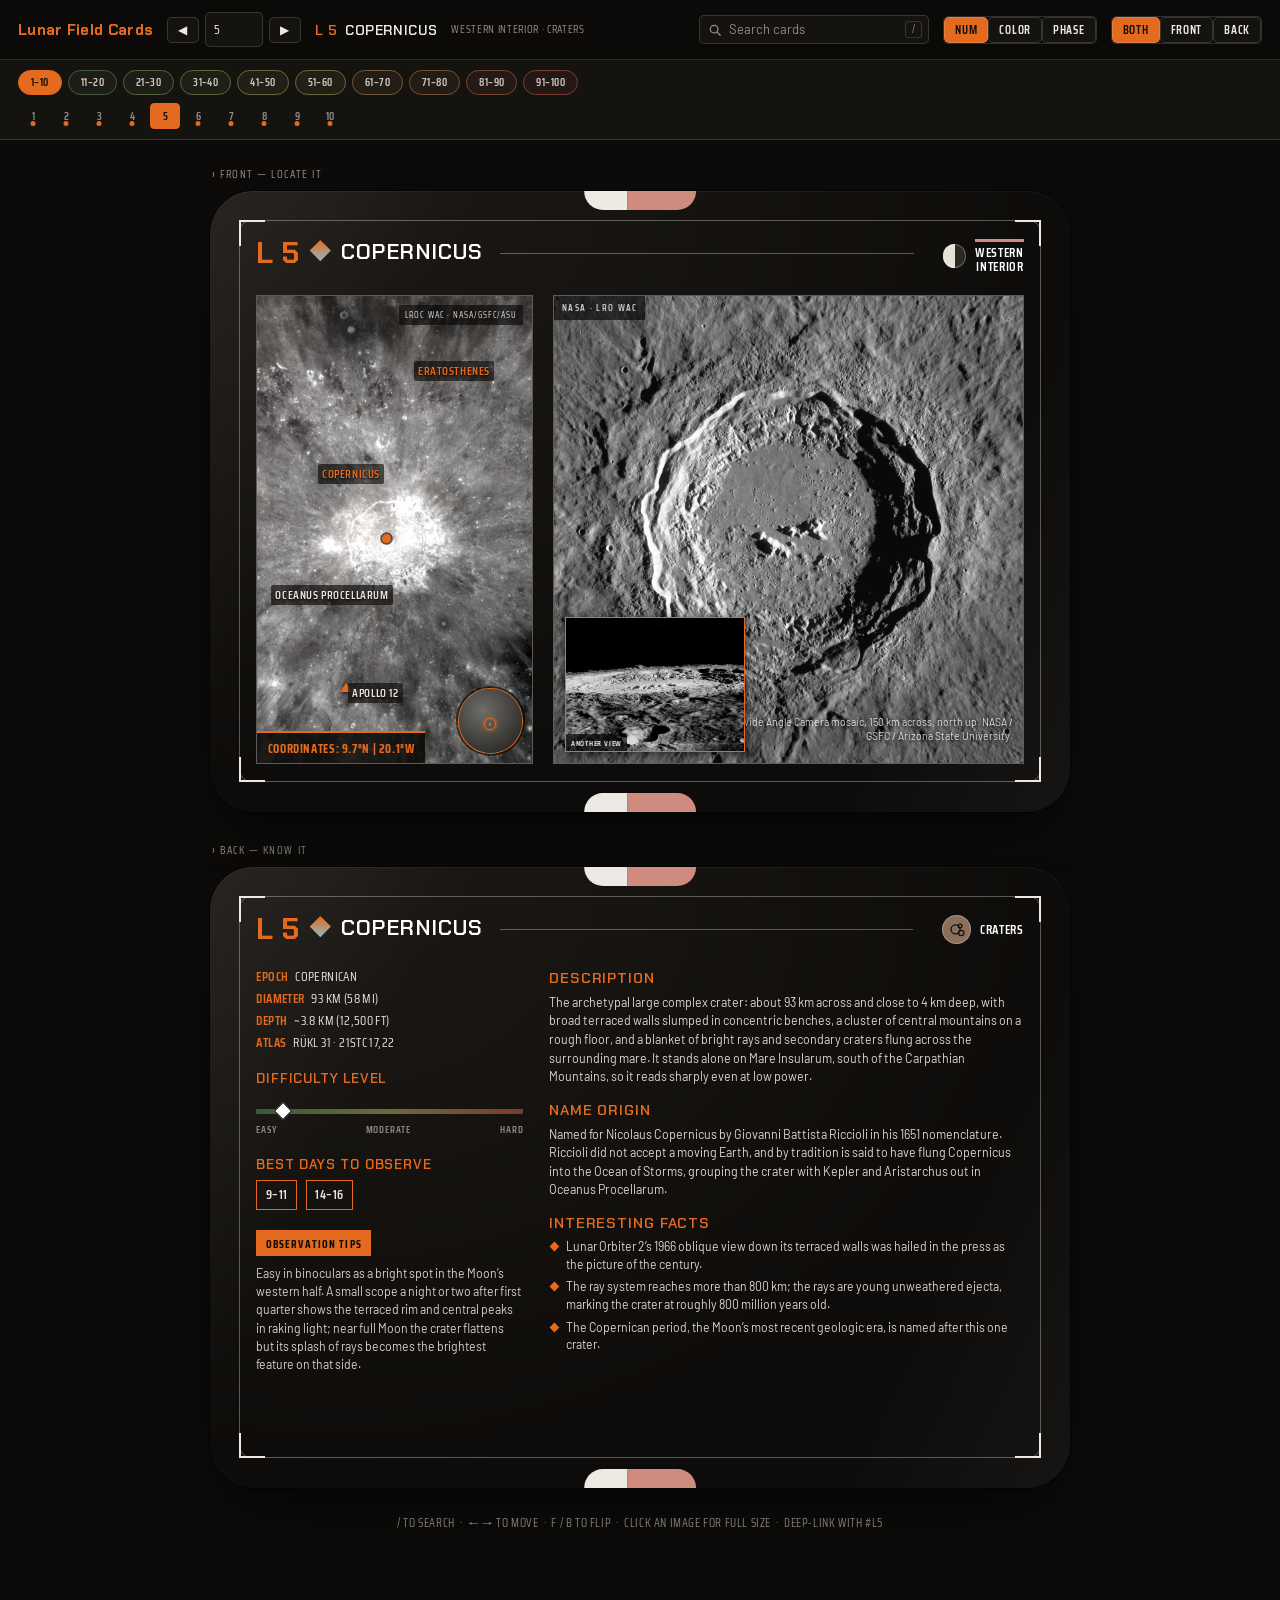
==== commit 42a8100b: "Add card search to the web viewer (Bug 1) Header search box with a results dropdown. Searches names," ====
--- a/index.html
+++ b/index.html
@@ -116,7 +116,77 @@
     text-align:center; color:var(--muted); font-size:12px; margin-top:26px;
     font-family:"Saira Condensed",system-ui,sans-serif; letter-spacing:.05em; text-transform:uppercase;
   }
-  @media (max-width:720px){ .bar .brand{width:100%} }
+  /* search box + results dropdown (Bug 1) */
+  .search{position:relative; display:flex; align-items:center}
+  .search .sicon{
+    position:absolute; left:9px; width:14px; height:14px; pointer-events:none;
+    fill:none; stroke:var(--muted); stroke-width:2.2; stroke-linecap:round;
+  }
+  .search input{
+    width:230px; margin:0; appearance:none; -webkit-appearance:none; outline:none;
+    font-family:"Barlow",system-ui,sans-serif; font-size:13px; line-height:1.2; color:var(--ink);
+    background:var(--panel); border:1px solid var(--line); border-radius:5px;
+    padding:6px 30px 6px 29px;
+  }
+  .search input::placeholder{color:var(--muted)}
+  .search input::-webkit-search-cancel-button{-webkit-appearance:none; display:none}
+  .search input:focus{border-color:var(--accent)}
+  .search input:focus + .sicon, .search:focus-within .sicon{stroke:var(--accent)}
+  .search .skey{
+    position:absolute; right:7px; pointer-events:none;
+    font-family:"Saira Condensed",system-ui,sans-serif; font-size:11px; line-height:1.2;
+    color:var(--muted); border:1px solid var(--line); border-radius:3px; padding:1px 6px;
+  }
+  .search input:focus ~ .skey, .search input:not(:placeholder-shown) ~ .skey{display:none}
+  .sres{
+    position:absolute; top:calc(100% + 6px); right:0; z-index:30;
+    width:420px; max-width:calc(100vw - 36px); max-height:min(70vh,540px); overflow-y:auto;
+    background:var(--panel); border:1px solid var(--line); border-top:2px solid var(--accent);
+    border-radius:6px; box-shadow:0 16px 44px rgba(0,0,0,.65); padding:4px 0 6px;
+  }
+  .sres[hidden]{display:none}
+  .sres .scount, .sres .snone{
+    font-family:"Saira Condensed",system-ui,sans-serif; text-transform:uppercase;
+    letter-spacing:.09em; font-size:11px; color:var(--muted); padding:7px 14px 5px;
+  }
+  .sres .snone{padding:12px 14px}
+  .sres .sr{
+    display:flex; align-items:flex-start; gap:10px; padding:7px 14px 7px 12px;
+    cursor:pointer; border-left:2px solid transparent;
+  }
+  .sres .sr.on{background:rgba(227,106,30,.11); border-left-color:var(--accent)}
+  .sr .sl{
+    flex:none; min-width:40px; padding-top:1px;
+    font-family:"Saira Condensed",system-ui,sans-serif; font-weight:600; font-size:13px;
+    letter-spacing:.04em; color:var(--accent); white-space:nowrap;
+  }
+  .sr .sb{flex:1; min-width:0}
+  .sr .sn{
+    display:block; font-family:"Chakra Petch",system-ui,sans-serif; font-weight:600;
+    text-transform:uppercase; letter-spacing:.03em; font-size:13px; color:var(--ink);
+  }
+  .sr .sn .alt{
+    font-family:"Barlow",system-ui,sans-serif; font-weight:400; text-transform:none;
+    letter-spacing:0; font-size:12px; color:var(--muted); margin-left:7px;
+  }
+  .sr .ss{
+    display:-webkit-box; -webkit-box-orient:vertical; -webkit-line-clamp:2; overflow:hidden;
+    margin-top:2px; font-size:12px; line-height:1.4; color:var(--muted);
+  }
+  .sr .ss b{
+    font-family:"Saira Condensed",system-ui,sans-serif; font-weight:600; text-transform:uppercase;
+    letter-spacing:.07em; font-size:10.5px; color:#bdb6aa; margin-right:6px;
+  }
+  .sr mark{background:none; color:var(--accent); font-weight:600}
+  .sr .sz{flex:none; width:8px; height:8px; border-radius:50%; margin-top:6px}
+  .sr .sz.none{border:1px solid var(--line)}
+
+  @media (max-width:720px){
+    .bar .brand{width:100%}
+    .search{order:10; flex:1 1 100%}
+    .search input{width:100%}
+    .sres{left:0; right:0; width:auto; max-width:none}
+  }
 
   /* click any card image to see it full size */
   #stage img{cursor:zoom-in}
@@ -149,6 +219,14 @@
   <span class="title"><span class="l" id="tl">L 5</span><span id="tn">Copernicus</span></span>
   <span class="meta" id="tm"></span>
   <span class="spacer"></span>
+  <div class="search" id="search">
+    <input type="search" id="q" placeholder="Search cards" autocomplete="off" spellcheck="false"
+           role="combobox" aria-label="Search the cards" aria-autocomplete="list"
+           aria-expanded="false" aria-controls="sres">
+    <svg class="sicon" viewBox="0 0 24 24" aria-hidden="true"><circle cx="10.5" cy="10.5" r="6.5"/><path d="M15.4 15.4L21 21"/></svg>
+    <kbd class="skey" aria-hidden="true">/</kbd>
+    <div class="sres" id="sres" role="listbox" aria-label="Matching cards" hidden></div>
+  </div>
   <div class="toggle" id="group" title="Group the strip by decade, lunar zone, or Moon phase">
     <b data-g="num" class="on">Num</b>
     <b data-g="color">Color</b>
@@ -167,7 +245,7 @@
 
 <main>
   <div class="stage" id="stage"></div>
-  <p class="hint">← → to move &nbsp;·&nbsp; F / B to flip &nbsp;·&nbsp; click an image for full size &nbsp;·&nbsp; deep-link with #L5</p>
+  <p class="hint">/ to search &nbsp;·&nbsp; ← → to move &nbsp;·&nbsp; F / B to flip &nbsp;·&nbsp; click an image for full size &nbsp;·&nbsp; deep-link with #L5</p>
 </main>
 
 <div class="lightbox" id="lightbox"><button class="lx-close" aria-label="Close">✕</button><img alt="Full-size plate"></div>
@@ -175,6 +253,7 @@
 <script src="data/lunar100.js"></script>
 <script src="data/cards.js"></script>
 <script src="js/card.js"></script>
+<script src="js/search.js"></script>
 <script>
 (function () {
   "use strict";
@@ -425,7 +504,9 @@
   });
   window.addEventListener("keydown", function (e) {
     if (e.target.tagName === "INPUT") return;
-    if (e.key === "ArrowLeft") { step(-1); }
+    if (e.metaKey || e.ctrlKey || e.altKey) return;
+    if (e.key === "/") { e.preventDefault(); q.focus(); q.select(); }
+    else if (e.key === "ArrowLeft") { step(-1); }
     else if (e.key === "ArrowRight") { step(1); }
     else if (e.key.toLowerCase() === "f") { view = "front"; syncToggle(); render(); }
     else if (e.key.toLowerCase() === "b") { view = "back"; syncToggle(); render(); }
@@ -436,6 +517,116 @@
       c.classList.toggle("on", c.dataset.v === view);
     });
   }
+
+  // ---- search (Bug 1): header box + dropdown; matching + ranking in js/search.js ----
+  // Searches names, Latin names, Wood's line, zone, category, epoch and the
+  // card-back text. Click a result or press Enter to open it; / focuses the
+  // box, ↑ ↓ move, Esc closes (a second Esc clears).
+  var q = document.getElementById("q");
+  var sres = document.getElementById("sres");
+  var searchEl = document.getElementById("search");
+  var ZONE_TINT = {};
+  ZONES.forEach(function (z) { ZONE_TINT[z[0]] = z[2]; });
+  var hits = [], hot = -1;
+
+  function escH(s) {
+    return String(s).replace(/[&<>"]/g, function (c) {
+      return { "&":"&amp;", "<":"&lt;", ">":"&gt;", '"':"&quot;" }[c];
+    });
+  }
+  function marked(text, ranges) {        // escape, wrapping each [start,end) in <mark>
+    var out = "", at = 0;
+    (ranges || []).forEach(function (r) {
+      out += escH(text.slice(at, r[0])) + "<mark>" + escH(text.slice(r[0], r[1])) + "</mark>";
+      at = r[1];
+    });
+    return out + escH(text.slice(at));
+  }
+  function showResults(on) {
+    sres.hidden = !on;
+    q.setAttribute("aria-expanded", on ? "true" : "false");
+    if (!on) q.removeAttribute("aria-activedescendant");
+  }
+  function setHot(k) {
+    hot = k;
+    Array.prototype.forEach.call(sres.querySelectorAll(".sr"), function (el) {
+      var on = Number(el.dataset.k) === k;
+      el.classList.toggle("on", on);
+      el.setAttribute("aria-selected", on ? "true" : "false");
+      if (on) { q.setAttribute("aria-activedescendant", el.id); el.scrollIntoView({ block:"nearest" }); }
+    });
+  }
+  function runSearch() {
+    var text = q.value.trim();
+    if (!text) { hits = []; showResults(false); return; }
+    var r = LFCSearch.query(text);
+    hits = r || [];
+    var html;
+    if (r === null) html = '<div class="snone">Keep typing: two letters, or an L number</div>';
+    else if (!hits.length) html = '<div class="snone">No cards match “' + escH(text) + '”</div>';
+    else html = '<div class="scount">' + hits.length + (hits.length === 1 ? " card" : " cards") + '</div>' +
+      hits.map(function (h, k) {
+        var zl = LFC.ZONE_LABEL[h.zone] ? LFC.ZONE_LABEL[h.zone].join(" ") : "";
+        var sub = h.hit
+          ? '<b>' + escH(h.hit.label) + '</b>' + marked(h.hit.text, h.hit.ranges)
+          : escH([zl, LFC.CAT_LABEL[h.cat]].filter(Boolean).join(" · "));
+        var tint = ZONE_TINT[h.zone];
+        return '<div class="sr" role="option" id="sr' + k + '" data-k="' + k + '" aria-selected="false">' +
+          '<span class="sl">L ' + h.lNum + '</span>' +
+          '<span class="sb"><span class="sn">' + marked(h.name, h.nameRanges) +
+            (h.alt ? '<span class="alt">' + marked(h.alt, h.altRanges) + '</span>' : '') +
+          '</span><span class="ss">' + sub + '</span></span>' +
+          '<i class="sz' + (tint ? '' : ' none') + '"' + (tint ? ' style="background:' + tint + '"' : '') +
+            ' title="' + escH(zl || "No zone") + '"></i>' +
+        '</div>';
+      }).join("");
+    sres.innerHTML = html;
+    sres.scrollTop = 0;
+    showResults(true);
+    setHot(hits.length ? 0 : -1);
+  }
+  function openHit(k) {
+    var h = hits[k];
+    if (!h) return;
+    if (curList.indexOf(h.i) < 0) todayOnly = false;   // jumping out of tonight's phase
+    idx = h.i;
+    showResults(false);
+    q.blur();
+    render();
+    window.scrollTo(0, 0);
+  }
+
+  q.addEventListener("input", runSearch);
+  q.addEventListener("focus", function () { if (q.value.trim()) runSearch(); });
+  q.addEventListener("blur", function () {        // late, so a tap on a result still lands
+    setTimeout(function () { if (document.activeElement !== q) showResults(false); }, 150);
+  });
+  q.addEventListener("keydown", function (e) {
+    if (e.key === "ArrowDown" || e.key === "ArrowUp") {
+      e.preventDefault();
+      if (sres.hidden) { runSearch(); return; }
+      if (!hits.length) return;
+      var d = e.key === "ArrowDown" ? 1 : -1;
+      setHot((hot + d + hits.length) % hits.length);
+    } else if (e.key === "Enter") {
+      e.preventDefault();
+      if (!sres.hidden && hits.length) openHit(hot < 0 ? 0 : hot);
+    } else if (e.key === "Escape") {
+      e.preventDefault();
+      if (!sres.hidden) showResults(false);
+      else if (q.value) q.value = "";
+      else q.blur();
+    }
+  });
+  sres.addEventListener("mousedown", function (e) { e.preventDefault(); });  // keep focus in the box
+  sres.addEventListener("mousemove", function (e) {
+    var el = e.target.closest(".sr");
+    if (el && Number(el.dataset.k) !== hot) setHot(Number(el.dataset.k));
+  });
+  sres.addEventListener("click", function (e) {
+    var el = e.target.closest(".sr");
+    if (el) openHit(Number(el.dataset.k));
+  });
 
   // lightbox: click any plate (locator, close-up, or the inset) to see it full
   var lb = document.getElementById("lightbox");
